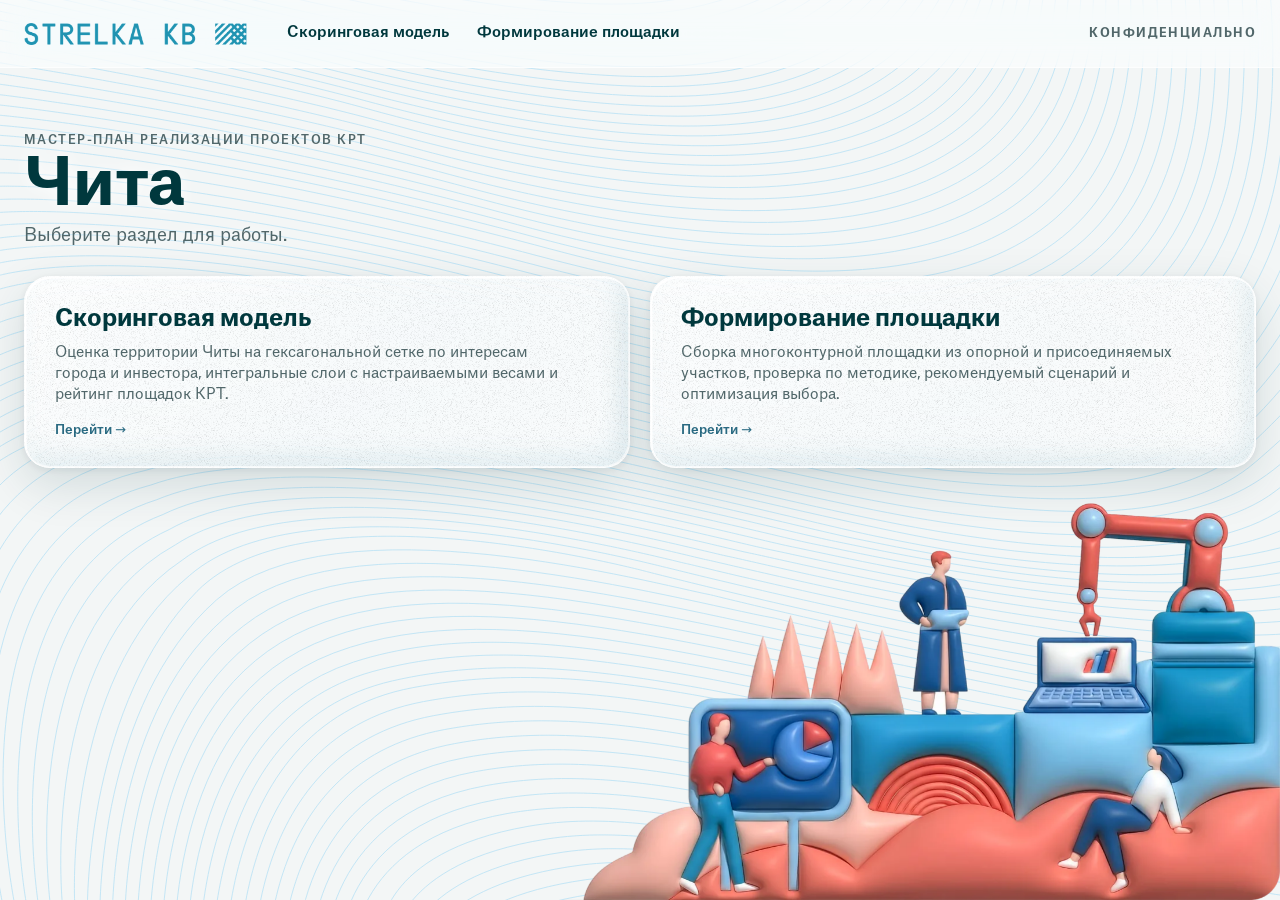
==== web/index.html @ 46b966fc "Сайт КРТ Читы: формирование площадки, скоринговая модель, Docker - Формирование многоконтурной площа" ====
<!doctype html>
<html lang="ru">
<head>
  <meta charset="utf-8">
  <meta name="viewport" content="width=device-width, initial-scale=1">
  <meta http-equiv="Content-Security-Policy" content="default-src 'none'; script-src 'self'; style-src 'self'; img-src 'self'; font-src 'self'; connect-src 'self'; base-uri 'none'; form-action 'none'">
  <meta name="referrer" content="no-referrer">
  <meta name="robots" content="noindex, nofollow">
  <title>Мастер-план КРТ · Чита</title>
  <link rel="icon" href="img/brand/favicon.webp" type="image/webp">
  <link rel="preload" href="fonts/atlas-grotesk-regular.otf" as="font" type="font/otf" crossorigin>
  <link rel="preload" href="fonts/atlas-grotesk-bold.otf" as="font" type="font/otf" crossorigin>
  <link rel="stylesheet" href="css/tokens.css">
  <link rel="stylesheet" href="css/layout.css">
  <link rel="stylesheet" href="css/landing.css">
  <script type="module" src="js/landing.js"></script>
</head>
<body class="landing">
  <!-- Слои снизу вверх: волны Group (фон body), иллюстрация Main, плашки разделов -->
  <header class="site-header site-header--glass">
    <img class="site-logo" src="img/brand/kb-strelka.webp" width="720" height="71" alt="КБ Стрелка">
    <nav class="site-nav" aria-label="Разделы">
      <a class="nav-item" href="scoring.html">Скоринговая модель</a>
      <a class="nav-item" href="formation.html">Формирование площадки</a>
    </nav>
    <span class="confidential header-mark">Конфиденциально</span>
  </header>

  <main class="landing-main">
    <section class="landing-intro" aria-labelledby="h-landing">
      <p class="landing-eyebrow">Мастер-план реализации проектов КРТ</p>
      <h1 id="h-landing">Чита</h1>
      <p class="landing-lead">Выберите раздел для работы.</p>
    </section>

    <ul class="sections">
      <li>
        <a class="glass-card" href="scoring.html">
          <h2 class="glass-card-title">Скоринговая модель</h2>
          <p class="glass-card-text">Оценка территории Читы на гексагональной сетке по интересам города
            и инвестора, интегральные слои с настраиваемыми весами и рейтинг площадок КРТ.</p>
          <span class="glass-card-cta">Перейти <span aria-hidden="true">→</span></span>
        </a>
      </li>
      <li>
        <a class="glass-card" href="formation.html">
          <h2 class="glass-card-title">Формирование площадки</h2>
          <p class="glass-card-text">Сборка многоконтурной площадки из опорной и присоединяемых участков,
            проверка по методике, рекомендуемый сценарий и оптимизация выбора.</p>
          <span class="glass-card-cta">Перейти <span aria-hidden="true">→</span></span>
        </a>
      </li>
    </ul>
  </main>

  <img class="landing-art" src="img/brand/main-1280.webp"
       srcset="img/brand/main-1280.webp 1280w, img/brand/main-2560.webp 2560w" sizes="(max-width: 767px) 90vw, 58vw"
       width="2560" height="1430" alt="" decoding="async">

</body>
</html>
---- web/css/tokens.css ----
/* Дизайн-токены по прототипу (слайд 8). Источник: .claude/skills/krt-ui-design */

/* Atlas Grotesk (Commercial Type): использование на сайте согласовано заказчиком, см. ARCHITECTURE.md, 14. */
@font-face {
  font-family: 'Atlas Grotesk';
  src: url('../fonts/atlas-grotesk-regular.otf') format('opentype');
  font-weight: 400;
  font-display: swap;
}

@font-face {
  font-family: 'Atlas Grotesk';
  src: url('../fonts/atlas-grotesk-medium.otf') format('opentype');
  font-weight: 500;
  font-display: swap;
}

@font-face {
  font-family: 'Atlas Grotesk';
  src: url('../fonts/atlas-grotesk-bold.otf') format('opentype');
  font-weight: 700;
  font-display: swap;
}

:root {
  --ink: #00383D;
  --ink-muted: #51676A;
  --line: #B2C2C4;
  --line-soft: #DCE5E6;
  --surface: #FFFFFF;
  --page: #F3F6F6;

  --list-accent: #3D89A5;
  --list-accent-text: #2A6A82; /* мелкий текст списков: контраст ≥ 4.5 */
  --list-active: #77ACC0;
  --list-hover: #EAF3F6;

  --accent-rec: #E83273;
  --accent-rec-text: #C0195A;   /* мелкий текст на розовом: контраст ≥ 4.5 */
  --bg-rec: #FBDFE6;
  --bg-rec-soft: #FEF7F9;

  --accent-sel: #F9B000;
  --accent-sel-text: #8A5800;  /* мелкий текст на жёлтом */
  --bg-sel: #FFF0D6;
  --bg-sel-soft: #FFFBF5;

  --accent-opt: #3D89A5;       /* расчётная комбинация */
  --accent-opt-text: #2A6A82;
  --bg-opt: #DCEDF3;
  --bg-opt-soft: #F4F9FB;

  --danger: #B3261E;
  --ok: #1E7A4C;

  --map-free: #77C8D2;
  --map-avar: #F192B0;
  --map-redev: #748FC9;
  --map-kept: #E8EAEB;
  --map-restricted: #00383E;

  --font: 'Atlas Grotesk', system-ui, -apple-system, 'Segoe UI', sans-serif;
  --text-xs: 0.75rem;
  --text-sm: 0.8125rem;
  --text-md: 0.9375rem;
  --text-lg: 1.125rem;
  --num-list: 1.5rem;
  --num-metric: 1.875rem;
  --num-anchor: 2.75rem;

  --gap: 16px;
  --page-gutter: 24px;
  --pad: 20px;
  --radius: 18px;
  --radius-sm: 10px;
  --focus: 0 0 0 3px var(--surface), 0 0 0 5px var(--list-accent);
}

@media (max-width: 767px) {
  :root { --page-gutter: 16px; }
}
---- web/css/layout.css ----
/* Каркас страницы: шапка, пояснение, вкладки сценариев и сетка 3×3 (ARCHITECTURE.md, раздел 8).
   Контент занимает всю ширину окна. */

*, *::before, *::after { box-sizing: border-box; }

html { -webkit-text-size-adjust: 100%; }

body {
  margin: 0;
  background: var(--page);
  color: var(--ink);
  font-family: var(--font);
  font-size: var(--text-md);
  line-height: 1.4;
}

h1, h2, h3, p, ul, dl, dd { margin: 0; }
ul { padding: 0; list-style: none; }

.site-header, .intro, .scenario-bar, .grid, .page-foot { padding-inline: var(--page-gutter); }

/* ---------- Шапка ---------- */

.site-header {
  display: flex;
  flex-wrap: wrap;
  align-items: center;
  gap: 12px 40px;
  padding-block: 18px;
  background: var(--surface);
  border-bottom: 1px solid var(--line-soft);
}

.site-logo { display: block; width: auto; height: 22px; }

.site-nav { display: flex; flex-wrap: wrap; gap: 4px 28px; }

.nav-item {
  padding-block: 4px;
  border-bottom: 2px solid transparent;
  color: var(--ink);
  font-weight: 500;
  text-decoration: none;
}

.nav-item[aria-current='page'] { border-bottom-color: var(--list-accent); }
.nav-item:focus-visible { outline: none; box-shadow: var(--focus); }

/* ---------- Пояснение методики ---------- */

.intro { padding-block: 28px 20px; }

h1 {
  margin-bottom: 14px;
  font-size: clamp(1.75rem, 1.2rem + 1.6vw, 2.5rem);
  font-weight: 700;
  line-height: 1.1;
}

.intro-body {
  display: grid;
  grid-template-columns: minmax(0, 1.6fr) minmax(0, 1fr);
  gap: 20px 40px;
  align-items: start;
}

.intro-text { display: flex; flex-direction: column; gap: 8px; max-width: 90ch; color: var(--ink-muted); }

.rules { display: grid; grid-template-columns: repeat(2, minmax(0, 1fr)); gap: 8px; }

.rules li {
  display: flex;
  flex-direction: column;
  padding: 10px 14px;
  background: var(--surface);
  border: 1px solid var(--line-soft);
  border-radius: var(--radius-sm);
  color: var(--ink-muted);
  font-size: var(--text-xs);
}

.rules strong { color: var(--ink); font-size: var(--text-lg); font-weight: 700; font-variant-numeric: tabular-nums; }

/* ---------- Вкладки сценариев ---------- */

.scenario-bar {
  display: flex;
  flex-wrap: wrap;
  align-items: center;
  min-height: 56px;
  gap: 8px 24px;
  margin-bottom: var(--gap);
}

/* Две строки зарезервированы: подсказки вкладок разной длины не сдвигают сетку */
.scenario-hint {
  flex: 1 1 320px;
  min-height: calc(var(--text-sm) * 1.4 * 2);
  color: var(--ink-muted);
  font-size: var(--text-sm);
  line-height: 1.4;
}

/* ---------- Сетка 3×3 ----------
   Три равные колонки, три ряда. Списки и схема не раздвигают ряды:
   их высоту задают плашки и нижний ряд, а длинные списки прокручиваются. */

.grid {
  display: grid;
  gap: var(--gap);
  grid-template-columns: repeat(3, minmax(0, 1fr));
  grid-template-rows: minmax(340px, auto) minmax(340px, auto) minmax(260px, auto);
  grid-template-areas:
    "anchors scheme top"
    "add     scheme bottom"
    "add     legend check";
}

.area-anchors { grid-area: anchors; }
.area-add     { grid-area: add; }
.area-scheme  { grid-area: scheme; }
.area-top     { grid-area: top; }
.area-bottom  { grid-area: bottom; }
.area-legend  { grid-area: legend; }
.area-check   { grid-area: check; }

.page-foot {
  display: flex;
  flex-wrap: wrap;
  gap: 8px 24px;
  padding-block: 20px 32px;
  color: var(--ink-muted);
  font-size: var(--text-xs);
}

@media (max-width: 1199px) {
  .intro-body { grid-template-columns: minmax(0, 1fr); }
  .rules { grid-template-columns: repeat(4, minmax(0, 1fr)); }
  .grid {
    grid-template-columns: minmax(0, 1fr) minmax(0, 1.4fr);
    grid-template-rows: none;
    grid-template-areas:
      "anchors scheme"
      "add     scheme"
      "add     top"
      "add     bottom"
      "legend  check";
  }
}

@media (max-width: 767px) {
  .rules { grid-template-columns: repeat(2, minmax(0, 1fr)); }
  .grid {
    grid-template-columns: minmax(0, 1fr);
    grid-template-areas: "anchors" "scheme" "top" "bottom" "add" "legend" "check";
  }
}
---- web/css/landing.css ----
/* Стартовая страница. Слои снизу вверх: волны Group → иллюстрация Main → плашки. */

.landing {
  position: relative;
  min-height: 100vh;
  overflow-x: hidden;
  background: var(--page);
}

/* Слой 1: волны, полупрозрачные, на весь экран */
.landing::before {
  content: '';
  position: fixed;
  inset: 0;
  z-index: 0;
  background: url('../img/brand/group.svg') center / cover no-repeat;
  opacity: 0.5;
  pointer-events: none;
}

.landing > * { position: relative; }
.landing .site-header, .landing-main { z-index: 2; }

.site-header--glass {
  background: rgb(255 255 255 / 0.55);
  border-bottom-color: rgb(255 255 255 / 0.7);
  backdrop-filter: blur(12px) saturate(160%);
}

.landing-main { padding: clamp(32px, 5vw, 72px) var(--page-gutter) 0; }

.landing-eyebrow {
  color: var(--ink-muted);
  font-size: var(--text-xs);
  font-weight: 500;
  letter-spacing: 0.12em;
  text-transform: uppercase;
}

.landing-intro h1 {
  margin-block: 4px 6px;
  font-size: clamp(2.5rem, 1.6rem + 3vw, 4.5rem);
  font-weight: 700;
  line-height: 1;
}

.landing-lead { color: var(--ink-muted); font-size: var(--text-lg); }

.sections {
  display: grid;
  grid-template-columns: repeat(2, minmax(0, 1fr));
  gap: 20px;
  max-width: 1240px;
  margin-top: 28px;
}

.sections > li { display: flex; }

/* ---------- Жидкое стекло ----------
   Размытие и насыщение фона под плашкой, светлая кромка, блик сверху
   и «переливание» при наведении. */

.glass-card {
  /* Кромка толстого стекла: яркий свет сверху-слева, отражение снизу-справа,
     лёгкая тень внутрь от краёв и мягкая тень под плашкой */
  --glass-shadow:
    0 16px 48px rgb(0 56 61 / 0.14),
    0 2px 8px rgb(0 56 61 / 0.08),
    inset 1.5px 1.5px 0 rgb(255 255 255 / 0.95),
    inset -1px -1px 0 rgb(255 255 255 / 0.55),
    inset 0 0 0 1px rgb(255 255 255 / 0.25),
    inset 6px 6px 18px rgb(255 255 255 / 0.35),
    inset -8px -10px 24px rgb(61 137 165 / 0.12);
  position: relative;
  display: flex;
  flex: 1;
  flex-direction: column;
  gap: 10px;
  min-height: 180px;
  padding: 28px 30px;
  overflow: hidden;
  isolation: isolate;
  /* Матовое стекло: зерно поверх плотной молочной заливки */
  background:
    url('../img/brand/frost.webp'),
    linear-gradient(135deg, rgb(255 255 255 / 0.78), rgb(255 255 255 / 0.56) 55%, rgb(255 255 255 / 0.68));
  border: 1px solid rgb(255 255 255 / 0.6);
  border-radius: 26px;
  box-shadow: var(--glass-shadow);
  backdrop-filter: blur(20px) saturate(140%);
  color: var(--ink);
  text-decoration: none;
  transition: transform 250ms ease, box-shadow 250ms ease;
}

/* Блик: мягкое отражение света в верхней части стекла */
.glass-card::before {
  content: '';
  position: absolute;
  inset: 0;
  z-index: -1;
  border-radius: inherit;
  background: radial-gradient(110% 60% at 12% -12%, rgb(255 255 255 / 0.45), transparent 50%);
  pointer-events: none;
}

/* Переливание: полоса света проходит по стеклу при наведении */
.glass-card::after {
  content: '';
  position: absolute;
  inset: 0;
  z-index: -1;
  background: linear-gradient(115deg, transparent 35%, rgb(255 255 255 / 0.55) 48%, transparent 62%);
  transform: translateX(-110%);
  transition: transform 900ms ease;
  pointer-events: none;
}

a.glass-card:hover {
  --glass-shadow:
    0 22px 56px rgb(0 56 61 / 0.2),
    0 2px 8px rgb(0 56 61 / 0.08),
    inset 1.5px 1.5px 0 rgb(255 255 255 / 1),
    inset -1px -1px 0 rgb(255 255 255 / 0.6),
    inset 0 0 0 1px rgb(255 255 255 / 0.3),
    inset 6px 6px 18px rgb(255 255 255 / 0.45),
    inset -8px -10px 24px rgb(61 137 165 / 0.14);
  transform: translateY(-3px);
}


a.glass-card:hover::after { transform: translateX(110%); }
a.glass-card:focus-visible { outline: none; box-shadow: var(--focus); }

.glass-card-title { font-size: clamp(1.25rem, 1rem + 0.6vw, 1.625rem); font-weight: 700; line-height: 1.15; }
.glass-card-text { max-width: 52ch; color: var(--ink-muted); }

.glass-card-cta {
  margin-top: auto;
  padding-top: 6px;
  color: var(--list-accent-text);
  font-size: var(--text-sm);
  font-weight: 500;
}


/* Слой 2: иллюстрация в правом нижнем углу, страница не прокручивается */
.landing-art {
  position: absolute;
  right: 0;
  bottom: 0;
  z-index: 1;
  display: block;
  width: min(58vw, 1100px, calc((100vh - 120px) * 2560 / 1430));
  height: auto;
  pointer-events: none;
}

/* Текст на стекле поверх рисунка: лёгкая подложка для читаемости */
.glass-card-text, .glass-card-cta { text-shadow: 0 0 12px rgb(255 255 255 / 0.9); }
.landing-intro { text-shadow: 0 0 16px rgb(255 255 255 / 0.9); }

.header-mark {
  margin-left: auto;
  color: var(--ink-muted);
  font-size: var(--text-xs);
  font-weight: 700;
  letter-spacing: 0.12em;
  text-transform: uppercase;
}

@supports not (backdrop-filter: blur(1px)) {
  .glass-card, .site-header--glass { background: rgb(255 255 255 / 0.9); }
}

@media (prefers-reduced-transparency: reduce) {
  .glass-card, .site-header--glass { background: rgb(255 255 255 / 0.94); backdrop-filter: none; }
}

@media (prefers-reduced-motion: reduce) {
  .glass-card, .glass-card::after { transition: none; }
}

@media (max-width: 767px) {
  .sections { grid-template-columns: minmax(0, 1fr); }
  .landing-art { position: static; width: 90%; margin: 24px 0 0 auto; }
}
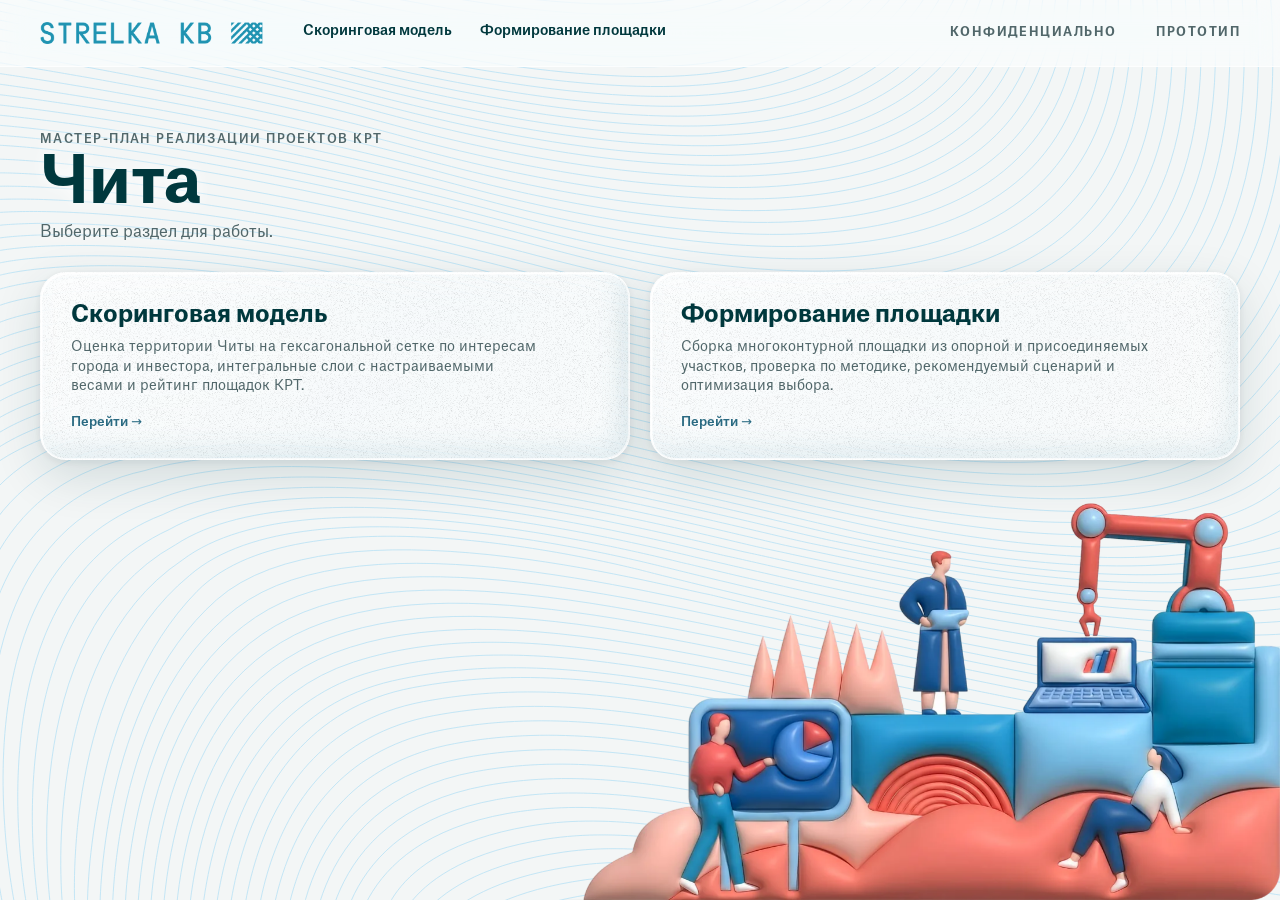
==== commit 3f8eb1a1: "Правки от 25.09.2026 (адреса, справка по методологии, параметры сценариев)" ====
--- a/web/index.html
+++ b/web/index.html
@@ -24,6 +24,7 @@
       <a class="nav-item" href="formation.html">Формирование площадки</a>
     </nav>
     <span class="confidential header-mark">Конфиденциально</span>
+    <span class="prototype-mark">Прототип</span>
   </header>
 
   <main class="landing-main">
--- a/web/css/tokens.css
+++ b/web/css/tokens.css
@@ -62,14 +62,14 @@
   --font: 'Atlas Grotesk', system-ui, -apple-system, 'Segoe UI', sans-serif;
   --text-xs: 0.75rem;
   --text-sm: 0.8125rem;
-  --text-md: 0.9375rem;
-  --text-lg: 1.125rem;
-  --num-list: 1.5rem;
-  --num-metric: 1.875rem;
-  --num-anchor: 2.75rem;
+  --text-md: 0.875rem;
+  --text-lg: 1rem;
+  --num-list: 1.25rem;
+  --num-metric: 1.5rem;
+  --num-anchor: 2rem;
 
   --gap: 16px;
-  --page-gutter: 24px;
+  --page-gutter: 40px;
   --pad: 20px;
   --radius: 18px;
   --radius-sm: 10px;
--- a/web/css/layout.css
+++ b/web/css/layout.css
@@ -14,10 +14,10 @@
   line-height: 1.4;
 }
 
-h1, h2, h3, p, ul, dl, dd { margin: 0; }
+h1, h2, h3, h4, p, ul, dl, dd { margin: 0; }
 ul { padding: 0; list-style: none; }
 
-.site-header, .intro, .scenario-bar, .grid, .page-foot { padding-inline: var(--page-gutter); }
+.site-header, .scenario-bar, .grid, .page-foot { padding-inline: var(--page-gutter); }
 
 /* ---------- Шапка ---------- */
 
@@ -46,40 +46,17 @@
 .nav-item[aria-current='page'] { border-bottom-color: var(--list-accent); }
 .nav-item:focus-visible { outline: none; box-shadow: var(--focus); }
 
-/* ---------- Пояснение методики ---------- */
-
-.intro { padding-block: 28px 20px; }
-
-h1 {
-  margin-bottom: 14px;
-  font-size: clamp(1.75rem, 1.2rem + 1.6vw, 2.5rem);
-  font-weight: 700;
-  line-height: 1.1;
-}
-
-.intro-body {
-  display: grid;
-  grid-template-columns: minmax(0, 1.6fr) minmax(0, 1fr);
-  gap: 20px 40px;
-  align-items: start;
-}
-
-.intro-text { display: flex; flex-direction: column; gap: 8px; max-width: 90ch; color: var(--ink-muted); }
-
-.rules { display: grid; grid-template-columns: repeat(2, minmax(0, 1fr)); gap: 8px; }
-
-.rules li {
-  display: flex;
-  flex-direction: column;
-  padding: 10px 14px;
-  background: var(--surface);
-  border: 1px solid var(--line-soft);
-  border-radius: var(--radius-sm);
+/* Пометки справа в шапке: «Конфиденциально», «Прототип» — простой текст */
+.header-mark, .prototype-mark {
+  margin-left: auto;
   color: var(--ink-muted);
   font-size: var(--text-xs);
-}
-
-.rules strong { color: var(--ink); font-size: var(--text-lg); font-weight: 700; font-variant-numeric: tabular-nums; }
+  font-weight: 700;
+  letter-spacing: 0.12em;
+  text-transform: uppercase;
+}
+
+.header-mark + .prototype-mark { margin-left: 0; }
 
 /* ---------- Вкладки сценариев ---------- */
 
@@ -89,31 +66,23 @@
   align-items: center;
   min-height: 56px;
   gap: 8px 24px;
-  margin-bottom: var(--gap);
-}
-
-/* Две строки зарезервированы: подсказки вкладок разной длины не сдвигают сетку */
-.scenario-hint {
-  flex: 1 1 320px;
-  min-height: calc(var(--text-sm) * 1.4 * 2);
-  color: var(--ink-muted);
-  font-size: var(--text-sm);
-  line-height: 1.4;
+  padding-block: 16px;
 }
 
 /* ---------- Сетка 3×3 ----------
    Три равные колонки, три ряда. Списки и схема не раздвигают ряды:
-   их высоту задают плашки и нижний ряд, а длинные списки прокручиваются. */
+   их высоту задают плашки, а длинные списки прокручиваются.
+   Нижняя плашка вместе с параметрами сценариев занимает C2:C3. */
 
 .grid {
   display: grid;
   gap: var(--gap);
   grid-template-columns: repeat(3, minmax(0, 1fr));
-  grid-template-rows: minmax(340px, auto) minmax(340px, auto) minmax(260px, auto);
+  grid-template-rows: auto minmax(0, 1fr) auto;
   grid-template-areas:
     "anchors scheme top"
     "add     scheme bottom"
-    "add     legend check";
+    "add     legend bottom";
 }
 
 .area-anchors { grid-area: anchors; }
@@ -122,20 +91,17 @@
 .area-top     { grid-area: top; }
 .area-bottom  { grid-area: bottom; }
 .area-legend  { grid-area: legend; }
-.area-check   { grid-area: check; }
 
 .page-foot {
   display: flex;
   flex-wrap: wrap;
   gap: 8px 24px;
-  padding-block: 20px 32px;
+  padding-block: 12px 16px;
   color: var(--ink-muted);
   font-size: var(--text-xs);
 }
 
 @media (max-width: 1199px) {
-  .intro-body { grid-template-columns: minmax(0, 1fr); }
-  .rules { grid-template-columns: repeat(4, minmax(0, 1fr)); }
   .grid {
     grid-template-columns: minmax(0, 1fr) minmax(0, 1.4fr);
     grid-template-rows: none;
@@ -143,15 +109,97 @@
       "anchors scheme"
       "add     scheme"
       "add     top"
-      "add     bottom"
-      "legend  check";
+      "legend  bottom";
   }
 }
+
+@media (max-width: 767px) {
+  .grid {
+    grid-template-columns: minmax(0, 1fr);
+    grid-template-areas: "anchors" "scheme" "top" "bottom" "add" "legend";
+  }
+}
+
+/* ---------- Справка (кнопка «?») ---------- */
+
+.help-button {
+  display: grid;
+  flex: none;
+  place-items: center;
+  width: 36px;
+  height: 36px;
+  margin-left: auto;
+  padding: 0;
+  background: var(--surface);
+  border: 1.5px solid var(--ink);
+  border-radius: 50%;
+  color: var(--ink);
+  font-size: var(--text-lg);
+  font-weight: 700;
+  cursor: pointer;
+}
+
+.help-button:hover { background: var(--ink); color: var(--surface); }
+
+.help {
+  width: min(720px, calc(100vw - 32px));
+  max-height: calc(100dvh - 48px);
+  padding: 0;
+  border: 0;
+  border-radius: var(--radius);
+  background: var(--surface);
+  color: var(--ink);
+  box-shadow: 0 16px 48px rgb(0 56 61 / 0.25);
+}
+
+.help::backdrop { background: rgb(0 56 61 / 0.35); }
+
+.help-inner { display: flex; flex-direction: column; gap: 12px; padding: 24px 28px 28px; color: var(--ink-muted); }
+
+.help-head { display: flex; align-items: flex-start; justify-content: space-between; gap: 16px; }
+.help-head h2 { color: var(--ink); font-size: 1.5rem; font-weight: 700; line-height: 1.15; }
+
+.help-close {
+  position: relative;
+  flex: none;
+  width: 32px;
+  height: 32px;
+  padding: 0;
+  background: var(--surface);
+  border: 1px solid var(--line);
+  border-radius: 50%;
+  cursor: pointer;
+}
+
+.help-close::before,
+.help-close::after {
+  content: '';
+  position: absolute;
+  top: 50%;
+  left: 50%;
+  width: 12px;
+  height: 1.5px;
+  background: var(--ink);
+}
+
+.help-close::before { transform: translate(-50%, -50%) rotate(45deg); }
+.help-close::after { transform: translate(-50%, -50%) rotate(-45deg); }
+.help-close:hover { border-color: var(--ink); }
+
+.rules { display: grid; grid-template-columns: repeat(4, minmax(0, 1fr)); gap: 8px; margin-top: 4px; }
+
+.rules li {
+  display: flex;
+  flex-direction: column;
+  padding: 10px 14px;
+  background: var(--page);
+  border-radius: var(--radius-sm);
+  color: var(--ink-muted);
+  font-size: var(--text-xs);
+}
+
+.rules strong { color: var(--ink); font-size: var(--text-lg); font-weight: 700; font-variant-numeric: tabular-nums; }
 
 @media (max-width: 767px) {
   .rules { grid-template-columns: repeat(2, minmax(0, 1fr)); }
-  .grid {
-    grid-template-columns: minmax(0, 1fr);
-    grid-template-areas: "anchors" "scheme" "top" "bottom" "add" "legend" "check";
-  }
-}
+}
--- a/web/css/landing.css
+++ b/web/css/landing.css
@@ -160,15 +160,6 @@
 .glass-card-text, .glass-card-cta { text-shadow: 0 0 12px rgb(255 255 255 / 0.9); }
 .landing-intro { text-shadow: 0 0 16px rgb(255 255 255 / 0.9); }
 
-.header-mark {
-  margin-left: auto;
-  color: var(--ink-muted);
-  font-size: var(--text-xs);
-  font-weight: 700;
-  letter-spacing: 0.12em;
-  text-transform: uppercase;
-}
-
 @supports not (backdrop-filter: blur(1px)) {
   .glass-card, .site-header--glass { background: rgb(255 255 255 / 0.9); }
 }
